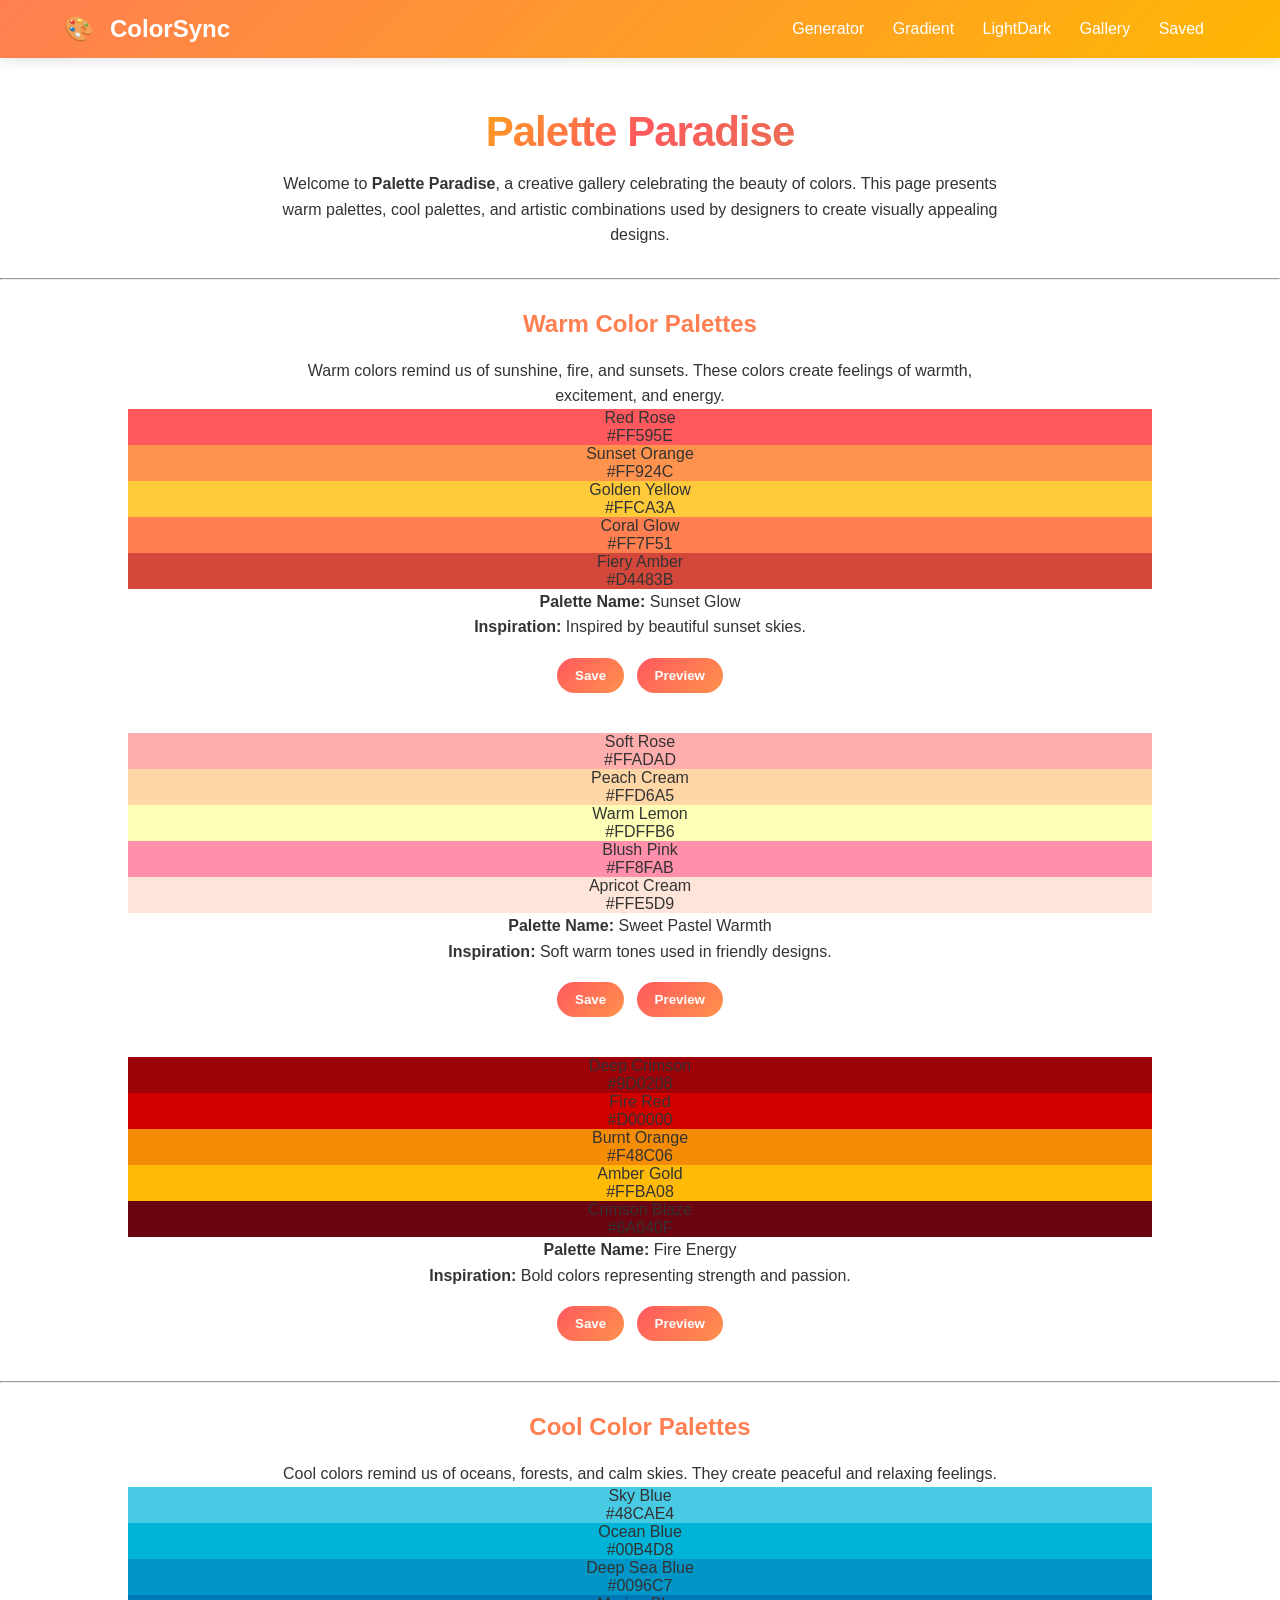
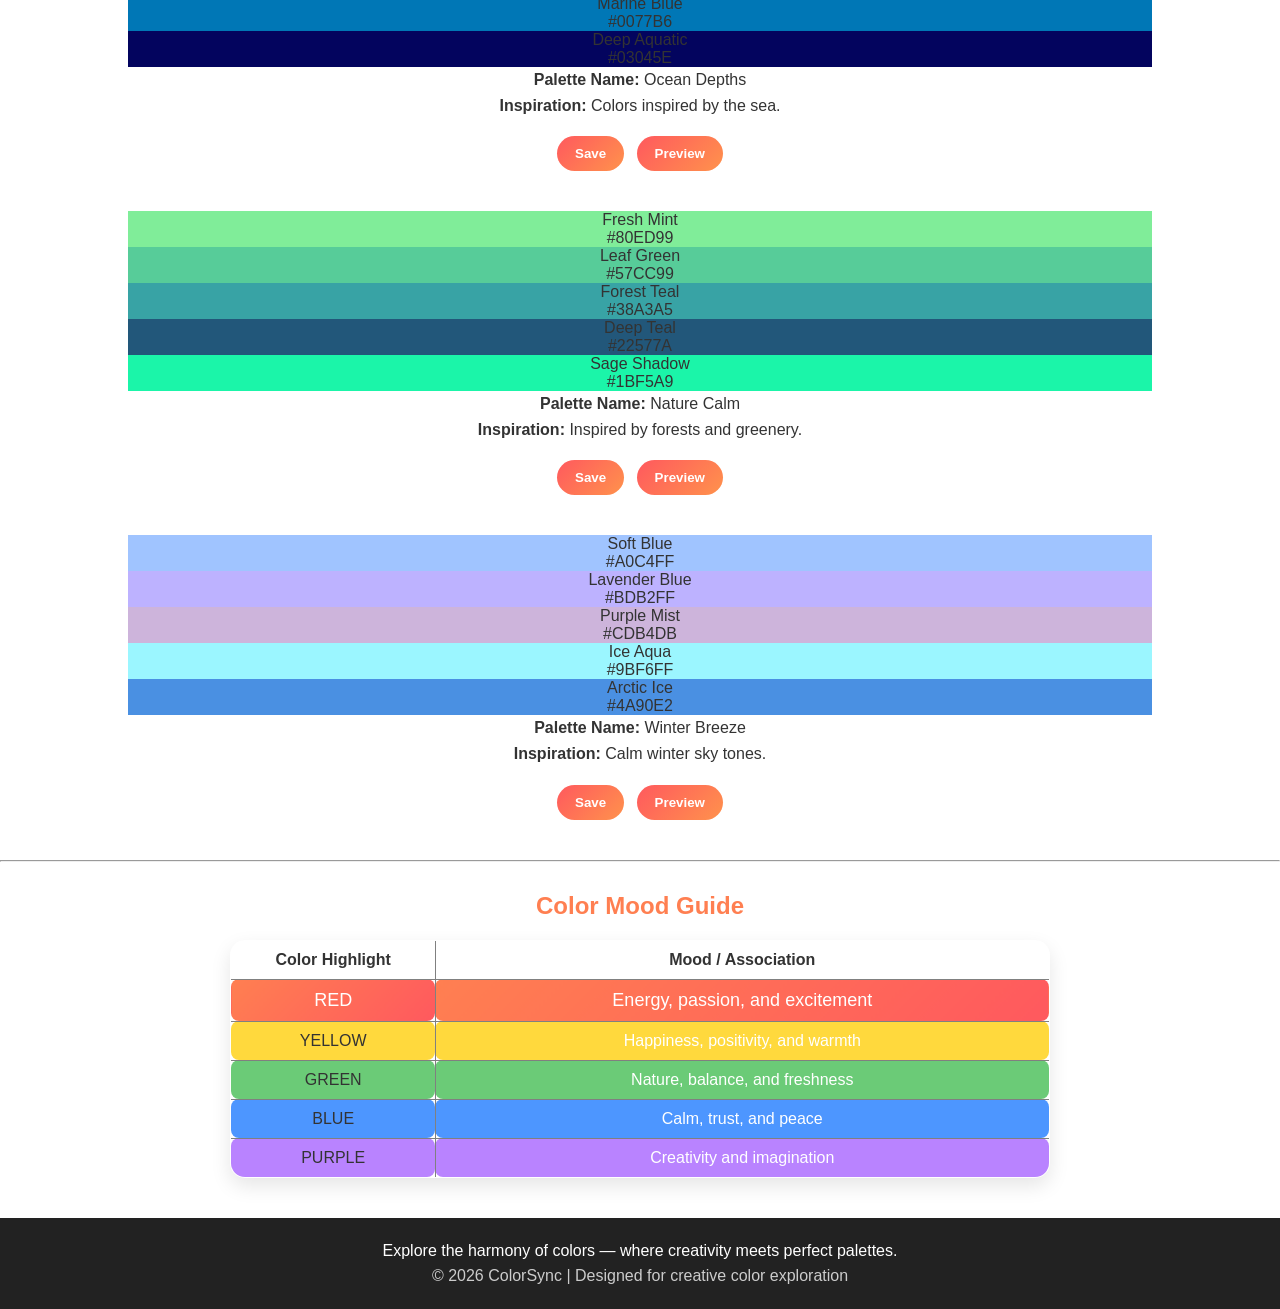
==== Agallery.html @ 89c13e88 "Initial project upload" ====
<!DOCTYPE html>
<html lang="en">
<head>
    <meta charset="UTF-8">
    <meta name="viewport" content="width=device-width, initial-scale=1.0">
    <title>Palette Paradise</title>
    <link rel="stylesheet" href="Dstyle.css">
    <link rel="icon" href="data:image/svg+xml,<svg xmlns=%22http://www.w3.org/2000/svg%22 viewBox=%220 0 100 100%22><text y=%22.9em%22 font-size=%2290%22>🎨</text></svg>">
</head>
<body>

    <header class="main-header">
    <div class="nav-container">
        <h2 class="logo">
            <span class="logo-graphic"></span>
            ColorSync
        </h2>
        
        <nav class="nav-menu">
            <a href="Ngenerator.html">Generator</a>
            <a href="Ngradient.html">Gradient</a>
            <a href="Dlightdark.html">LightDark</a>
            <a href="Agallery.html">Gallery</a>
            <a href="Asaved.html">Saved</a>
        </nav>
    </div>
</header>

    <main class="content-wrapper">

        <section class="intro-section">
            <h1 class="bright-heading">Palette Paradise</h1>
            <p>
                Welcome to <b>Palette Paradise</b>, a creative gallery celebrating the beauty of colors.
                This page presents warm palettes, cool palettes, and artistic combinations used by designers to create visually appealing designs.
            </p>
        </section>

        <hr>

        <section class="palette-group">
            <h2>Warm Color Palettes</h2>
            <p>Warm colors remind us of sunshine, fire, and sunsets. These colors create feelings of warmth, excitement, and energy.</p>
            
            <div class="palette-grid">
                <article class="palette-card">
                    <div class="color-swatch-container">
                        <div class="swatch" style="background-color: #FF595E;" data-color="#FF595E">Red Rose<br>#FF595E</div>
                        <div class="swatch" style="background-color: #FF924C;" data-color="#FF924C">Sunset Orange<br>#FF924C</div>
                        <div class="swatch" style="background-color: #FFCA3A;" data-color="#FFCA3A">Golden Yellow<br>#FFCA3A</div>
                        <div class="swatch" style="background-color: #FF7F51;" data-color="#FF7F51">Coral Glow<br>#FF7F51</div>
                        <div class="swatch text-light" style="background-color: #D4483B;" data-color="#D4483B">Fiery Amber<br>#D4483B</div>
                    </div>
                    <p class="palette-info">
                        <b>Palette Name:</b> Sunset Glow<br>
                        <span><b>Inspiration:</b> Inspired by beautiful sunset skies.</span>
                    </p>
                    <button class="btn-save" onclick="savePalette(this)">Save</button>
                    <button class="btn-preview" onclick="previewPalette(this)">Preview</button>
                </article>

                <article class="palette-card">
                    <div class="color-swatch-container">
                        <div class="swatch" style="background-color: #FFADAD;" data-color="#FFADAD">Soft Rose<br>#FFADAD</div>
                        <div class="swatch" style="background-color: #FFD6A5;" data-color="#FFD6A5">Peach Cream<br>#FFD6A5</div>
                        <div class="swatch" style="background-color: #FDFFB6;" data-color="#FDFFB6">Warm Lemon<br>#FDFFB6</div>
                        <div class="swatch" style="background-color: #FF8FAB;" data-color="#FF8FAB">Blush Pink<br>#FF8FAB</div>
                        <div class="swatch" style="background-color: #FFE5D9;" data-color="#FFE5D9">Apricot Cream<br>#FFE5D9</div>
                    </div>
                    <p class="palette-info">
                        <b>Palette Name:</b> Sweet Pastel Warmth<br>
                        <span><b>Inspiration:</b> Soft warm tones used in friendly designs.</span>
                    </p>
                    <button class="btn-save" onclick="savePalette(this)">Save</button>
                    <button class="btn-preview" onclick="previewPalette(this)">Preview</button>
                </article>

                <article class="palette-card">
                    <div class="color-swatch-container">
                        <div class="swatch text-light" style="background-color: #9D0208;" data-color="#9D0208">Deep Crimson<br>#9D0208</div>
                        <div class="swatch text-light" style="background-color: #D00000;" data-color="#D00000">Fire Red<br>#D00000</div>
                        <div class="swatch" style="background-color: #F48C06;" data-color="#F48C06">Burnt Orange<br>#F48C06</div>
                        <div class="swatch" style="background-color: #FFBA08;" data-color="#FFBA08">Amber Gold<br>#FFBA08</div>
                        <div class="swatch text-light" style="background-color: #6A040F;" data-color="#6A040F">Crimson Blaze<br>#6A040F</div>
                    </div>
                    <p class="palette-info">
                        <b>Palette Name:</b> Fire Energy<br>
                        <span><b>Inspiration:</b> Bold colors representing strength and passion.</span>
                    </p>
                    <button class="btn-save" onclick="savePalette(this)">Save</button>
                    <button class="btn-preview" onclick="previewPalette(this)">Preview</button>
                </article>
            </div>
        </section>

        <hr>

        <section class="palette-group">
            <h2>Cool Color Palettes</h2>
            <p>Cool colors remind us of oceans, forests, and calm skies. They create peaceful and relaxing feelings.</p>
            
            <div class="palette-grid">
                <article class="palette-card">
                    <div class="color-swatch-container">
                        <div class="swatch" style="background-color: #48CAE4;" data-color="#48CAE4">Sky Blue<br>#48CAE4</div>
                        <div class="swatch" style="background-color: #00B4D8;" data-color="#00B4D8">Ocean Blue<br>#00B4D8</div>
                        <div class="swatch text-light" style="background-color: #0096C7;" data-color="#0096C7">Deep Sea Blue<br>#0096C7</div>
                        <div class="swatch text-light" style="background-color: #0077B6;" data-color="#0077B6">Marine Blue<br>#0077B6</div>
                        <div class="swatch text-light" style="background-color: #03045E;" data-color="#03045E">Deep Aquatic<br>#03045E</div>
                    </div>
                    <p class="palette-info">
                        <b>Palette Name:</b> Ocean Depths<br>
                        <span><b>Inspiration:</b> Colors inspired by the sea.</span>
                    </p>
                    <button class="btn-save" onclick="savePalette(this)">Save</button>
                    <button class="btn-preview" onclick="previewPalette(this)">Preview</button>
                </article>

                <article class="palette-card">
                    <div class="color-swatch-container">
                        <div class="swatch" style="background-color: #80ED99;" data-color="#80ED99">Fresh Mint<br>#80ED99</div>
                        <div class="swatch" style="background-color: #57CC99;" data-color="#57CC99">Leaf Green<br>#57CC99</div>
                        <div class="swatch text-light" style="background-color: #38A3A5;" data-color="#38A3A5">Forest Teal<br>#38A3A5</div>
                        <div class="swatch text-light" style="background-color: #22577A;" data-color="#22577A">Deep Teal<br>#22577A</div>
                        <div class="swatch text-light" style="background-color: #1BF5A9;" data-color="#1BF5A9">Sage Shadow<br>#1BF5A9</div>
                    </div>
                    <p class="palette-info">
                        <b>Palette Name:</b> Nature Calm<br>
                        <span><b>Inspiration:</b> Inspired by forests and greenery.</span>
                    </p>
                    <button class="btn-save" onclick="savePalette(this)">Save</button>
                    <button class="btn-preview" onclick="previewPalette(this)">Preview</button>
                </article>

                <article class="palette-card">
                    <div class="color-swatch-container">
                        <div class="swatch" style="background-color: #A0C4FF;" data-color="#A0C4FF">Soft Blue<br>#A0C4FF</div>
                        <div class="swatch" style="background-color: #BDB2FF;" data-color="#BDB2FF">Lavender Blue<br>#BDB2FF</div>
                        <div class="swatch" style="background-color: #CDB4DB;" data-color="#CDB4DB">Purple Mist<br>#CDB4DB</div>
                        <div class="swatch" style="background-color: #9BF6FF;" data-color="#9BF6FF">Ice Aqua<br>#9BF6FF</div>
                        <div class="swatch text-light" style="background-color: #4A90E2;" data-color="#4A90E2">Arctic Ice<br>#4A90E2</div>
                    </div>
                    <p class="palette-info">
                        <b>Palette Name:</b> Winter Breeze<br>
                        <span><b>Inspiration:</b> Calm winter sky tones.</span>
                    </p>
                    <button class="btn-save" onclick="savePalette(this)">Save</button>
                    <button class="btn-preview" onclick="previewPalette(this)">Preview</button>
                </article>
            </div>
        </section>

        <hr>

        <section class="guide-section">
            <h2>Color Mood Guide</h2>
            <table class="mood-table" border="1" width="100%" cellpadding="10" style="border-collapse: collapse;">
                <thead>
                    <tr>
                        <th scope="col" style="width: 25%;">Color Highlight</th>
                        <th scope="col">Mood / Association</th>
                    </tr>
                </thead>
                <tbody>
                    <tr>
                        <td class="highlight-cell" style="background-color: #FF6B6B;">RED</td>
                        <td style="background-color: #FF6B6B; color: #ffffff; font-weight: 500;">Energy, passion, and excitement</td>
                    </tr>
                    <tr>
                        <td class="highlight-cell" style="background-color: #FFD93D;">YELLOW</td>
                        <td style="background-color: #FFD93D; color: #ffffff; font-weight: 500;">Happiness, positivity, and warmth</td>
                    </tr>
                    <tr>
                        <td class="highlight-cell" style="background-color: #6BCB77;">GREEN</td>
                        <td style="background-color: #6BCB77; color: #ffffff; font-weight: 500;">Nature, balance, and freshness</td>
                    </tr>
                    <tr>
                        <td class="highlight-cell" style="background-color: #4D96FF;">BLUE</td>
                        <td style="background-color: #4D96FF; color: #ffffff; font-weight: 500;">Calm, trust, and peace</td>
                    </tr>
                    <tr>
                        <td class="highlight-cell" style="background-color: #B983FF;">PURPLE</td>
                        <td style="background-color: #B983FF; color: #ffffff; font-weight: 500;">Creativity and imagination</td>
                    </tr>
                </tbody>
            </table>
        </section>
    </main>

    <footer class="main-footer">
        <p class="footer-text">Explore the harmony of colors — where creativity meets perfect palettes.</p>
        <p class="copyright">&copy; 2026 ColorSync | Designed for creative color exploration</p>
    </footer>

    <script src="Agallery.js"></script>
</body>
</html>
---- Dstyle.css ----
/* ==========================================================================
   ====== GLOBAL STYLES ======
   ========================================================================== */
body {
    margin: 0;
    font-family: 'Poppins', Arial, sans-serif;
    background: #ffffff; /* Clean white canvas default across all views */
    color: #333333;
    text-align: center;
}

/* ====== GALLERY PAGE OVERRIDE MOUNT ====== */
.gallery-page {
    background: #ffffff;
}

/* ==========================================================================
   ====== NAVIGATION HEADER ======
   ========================================================================== */
.main-header {
    background: linear-gradient(135deg, #ff7f51, #ffb703);
    padding: 15px 0;
    box-shadow: 0 4px 12px rgba(0,0,0,0.1);
}

.nav-container {
    display: flex;
    justify-content: space-between;
    align-items: center;
    width: 90%;
    margin: auto;
}

/* Vibe Matching Logo Styling with CSS-Injected Palette Icon */
.logo {
    color: #ffffff;
    font-size: 24px;
    font-weight: bold;
    margin: 0;
    display: flex;
    align-items: center;
    gap: 8px; /* Spacing between the icon and text */
}

/* Injecting a matching palette icon before the logo text dynamically */
.logo::before {
    content: "🎨";
    font-size: 24px;
}

.nav-menu a {
    text-decoration: none;
    color: #ffffff;
    margin: 0 12px;
    font-weight: 500;
    position: relative;
    transition: color 0.3s ease;
}

/* NAV UNDERLINE ANIMATION EFFECT */
.nav-menu a::after {
    content: "";
    position: absolute;
    width: 0%;
    height: 2px;
    left: 0;
    bottom: -5px;
    background: #ffffff;
    transition: width 0.3s ease;
}

.nav-menu a:hover::after {
    width: 100%;
}

/* ==========================================================================
   ====== TYPOGRAPHY & HEADINGS ======
   ========================================================================== */
/* Dynamic Brightening Gradient Layout for ALL Primary Page Headings */
h1 {
    background: linear-gradient(135deg, #FF9F1C 0%, #FF595E 50%, #E76F51 100%);
    -webkit-background-clip: text; /* Legacy Engine Render Support */
    background-clip: text;         /* Standard Property Integration - No Editor Warnings */
    -webkit-text-fill-color: transparent;
    display: inline-block;
    font-size: 42px;
    letter-spacing: -1px;
    margin-top: 20px;
    margin-bottom: 15px;
    font-weight: bold;
    animation: pulseGlow 3s ease-in-out infinite alternate;
}

h2 {
    color: #ff7f51;
}

p {
    width: 70%;
    margin: auto;
    line-height: 1.6;
}

/* ==========================================================================
   ====== LAYOUT BLOCKS & CONTAINERS ======
   ========================================================================== */
section {
    margin: 30px auto;
    width: 80%;
}

/* ====== COMPACT STRUCTURAL DATA TABLES ====== */
table {
    border-collapse: collapse;
    margin: 20px auto;
}

td {
    border-radius: 8px;
}

/* ==========================================================================
   ====== GALLERY CARDS AND ROW GRID SPACING ======
   ========================================================================== */
.palette-card {
    margin-bottom: 35px; /* Pushes the next color palette row down cleanly */
}

td table {
    box-shadow: 0 6px 15px rgba(0,0,0,0.1);
    border-radius: 12px;
    overflow: hidden;
    transition: transform 0.3s ease, box-shadow 0.3s ease;
}

td table:hover {
    transform: scale(1.05);
}

/* ==========================================================================
   ====== INTERACTION INTERFACE (BUTTONS) ======
   ========================================================================== */
button {
    padding: 10px 18px;
    border-radius: 25px;
    border: none;
    background: linear-gradient(135deg, #ff595e, #ff924c);
    color: #ffffff;
    font-weight: bold;
    cursor: pointer;
    margin-top: 18px;    /* Adds precise breathing space below the swatches/text */
    margin-bottom: 5px;   /* Keeps separation between stacked action buttons */
    margin-left: 4px;     /* Separates adjacent buttons horizontally */
    margin-right: 4px;
    transition: transform 0.3s ease, background 0.3s ease;
}

button:hover {
    transform: scale(1.05);
}

/* ====== GALLERY INTERACTION ACCENTS ====== */
#randomPaletteButton {
    margin-left: 10px;
}

/* ==========================================================================
   ====== SAVED CONFIGURATION PAGE ELEMENTS ======
   ========================================================================== */
main table {
    width: 80%;
    background: #ffffff;
    border-radius: 15px;
    overflow: hidden;
    box-shadow: 0 8px 20px rgba(0,0,0,0.1);
    transition: transform 0.3s ease;
}

main table:hover {
    transform: translateY(-5px);
}

main table tr:first-child td {
    background: linear-gradient(135deg, #ff7f51, #ff595e);
    color: #ffffff;
    font-size: 18px;
}

main table tr:last-child td {
    background: #f8f8f8;
}

/* ==========================================================================
   ====== INPUT STYLING MATRIX ======
   ========================================================================== */
input[type="text"] {
    padding: 10px;
    border-radius: 8px;
    border: 1px solid #cccccc;
    text-align: center;
    font-weight: bold;
}

/* ==========================================================================
   ====== LIGHT / DARK TOGGLE SYSTEM ======
   ========================================================================== */
.input-section {
    background: #ffffff;
    padding: 20px;
    border-radius: 15px;
    box-shadow: 0 8px 20px rgba(0,0,0,0.1);
}

.palette {
    display: flex;
    border-radius: 15px;
    overflow: hidden;
    margin-top: 10px;
}

.colorBox {
    height: 120px;
    flex: 1;
    transition: transform 0.3s ease;
}

/* Dynamic Hex Input Color Selectors */
.colorInput {
    width: 60px;
    height: 60px;
    border: none;
    border-radius: 12px;
    margin: 10px;
    cursor: pointer;
    box-shadow: 0 4px 10px rgba(0,0,0,0.1);
    transition: transform 0.3s ease;
}

.colorInput:hover {
    transform: scale(1.1);
}

.darkPreview {
    background: #1e1e1e;
    padding: 20px;
    border-radius: 15px;
}

.darkPreview h2 {
    color: rgb(233, 127, 82);
}

/* ==========================================================================
   ====== PALETTE GENERATOR MODULES ======
   ========================================================================== */
.palette-section {
    margin-top: 30px;
    padding: 20px;
    background: #f5f5f5;
    border-radius: 15px;
    box-shadow: 0 8px 20px rgba(0,0,0,0.1);
    transition: transform 0.3s ease;
}

.palette-section:hover {
    transform: translateY(-5px);
}

#complementaryPalette,
#analogousPalette,
#monochromaticPalette {
    display: flex;
    border-radius: 10px;
    overflow: hidden;
    margin: 15px 0;
}

#complementaryPalette div,
#analogousPalette div,
#monochromaticPalette div {
    height: 100px;
    flex: 1;
    display: flex;
    justify-content: center;
    align-items: center;
    font-weight: bold;
    font-size: 14px;
    cursor: pointer;
    transition: transform 0.3s ease;
}

#complementaryPalette div:hover,
#analogousPalette div:hover,
#monochromaticPalette div:hover {
    transform: scale(1.05);
}

/* ==========================================================================
   ====== GRADIENT ENGINE CONTROL PANELS ======
   ========================================================================== */
#gradientPreview {
    height: 150px;
    border-radius: 15px;
    margin-top: 15px;
    box-shadow: 0 10px 25px rgba(0,0,0,0.2);
}

#cssCode {
    background: #222222;
    color: #00ffcc;
    padding: 10px;
    border-radius: 10px;
    display: inline-block;
    margin-top: 10px;
    font-family: monospace;
}

/* ==========================================================================
   ====== INTERFACE DATA ENTRY FORMS ======
   ========================================================================== */
.form-section {
    background: #f5f5f5;
    padding: 25px;
    border-radius: 15px;
    width: 60%;
    margin: 40px auto;
    box-shadow: 0 8px 20px rgba(0,0,0,0.1);
}

.form-section form {
    display: flex;
    flex-direction: column;
    gap: 15px;
}

.form-section input,
.form-section select {
    padding: 12px;
    border-radius: 10px;
    border: 1px solid #cccccc;
    font-size: 15px;
    text-align: center;
}

/* ==========================================================================
   ====== DYNAMIC NOTIFICATION SYSTEM (TOAST) ======
   ========================================================================== */
#toast {
    position: fixed;
    bottom: 20px;
    right: 20px;
    background: #222222;
    color: #ffffff;
    padding: 12px 18px;
    border-radius: 10px;
    opacity: 0;
    transition: opacity 0.4s ease;
    z-index: 1000;
}

/* ==========================================================================
   ====== CLOSING FOOTER ELEMENTS ======
   ========================================================================== */
.main-footer {
    background: #222222;
    color: #ffffff;
    padding: 20px;
    margin-top: 40px;
}

.copyright {
    color: #cccccc;
}

/* ==========================================================================
   ====== CORE RENDER ANIMATIONS ======
   ========================================================================== */
.palette, .palette-section, table {
    animation: fadeIn 0.6s ease-in-out;
}

@keyframes fadeIn {
    from { opacity: 0; transform: translateY(10px); }
    to { opacity: 1; transform: translateY(0); }
}

/* Heading Ambient Pulse Animation Map */
@keyframes pulseGlow {
    0% { filter: drop-shadow(0 2px 4px rgba(255, 159, 28, 0.15)); }
    100% { filter: drop-shadow(0 4px 12px rgba(255, 89, 94, 0.35)); }
}

/* ==========================================================================
   ====== RESPONSIVE MEDIA BREAKPOINTS ======
   ========================================================================== */
@media (max-width: 768px) {
    .nav-container {
        flex-direction: column;
        gap: 10px;
    }

    p {
        width: 90%;
    }

    section {
        width: 95%;
    }

    main table {
        width: 95%;
    }

    .form-section {
        width: 90%;
    }
}
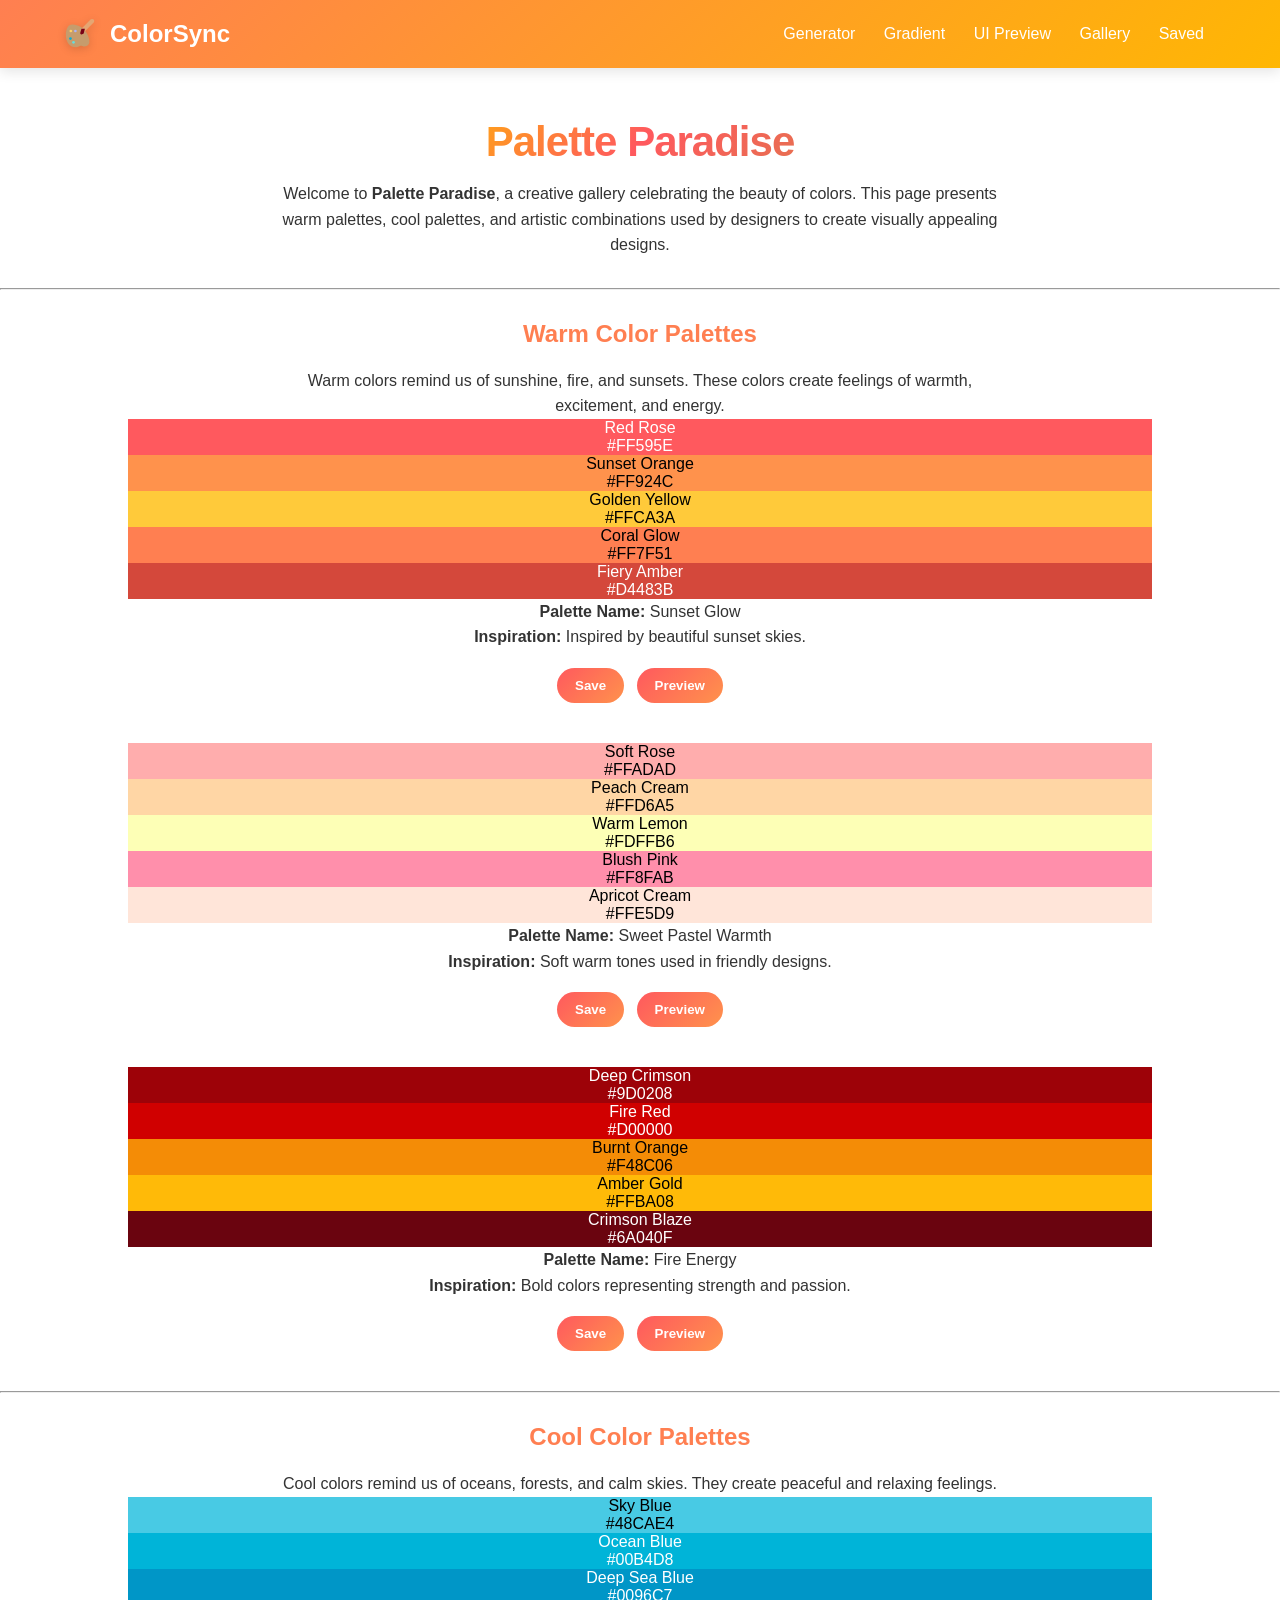
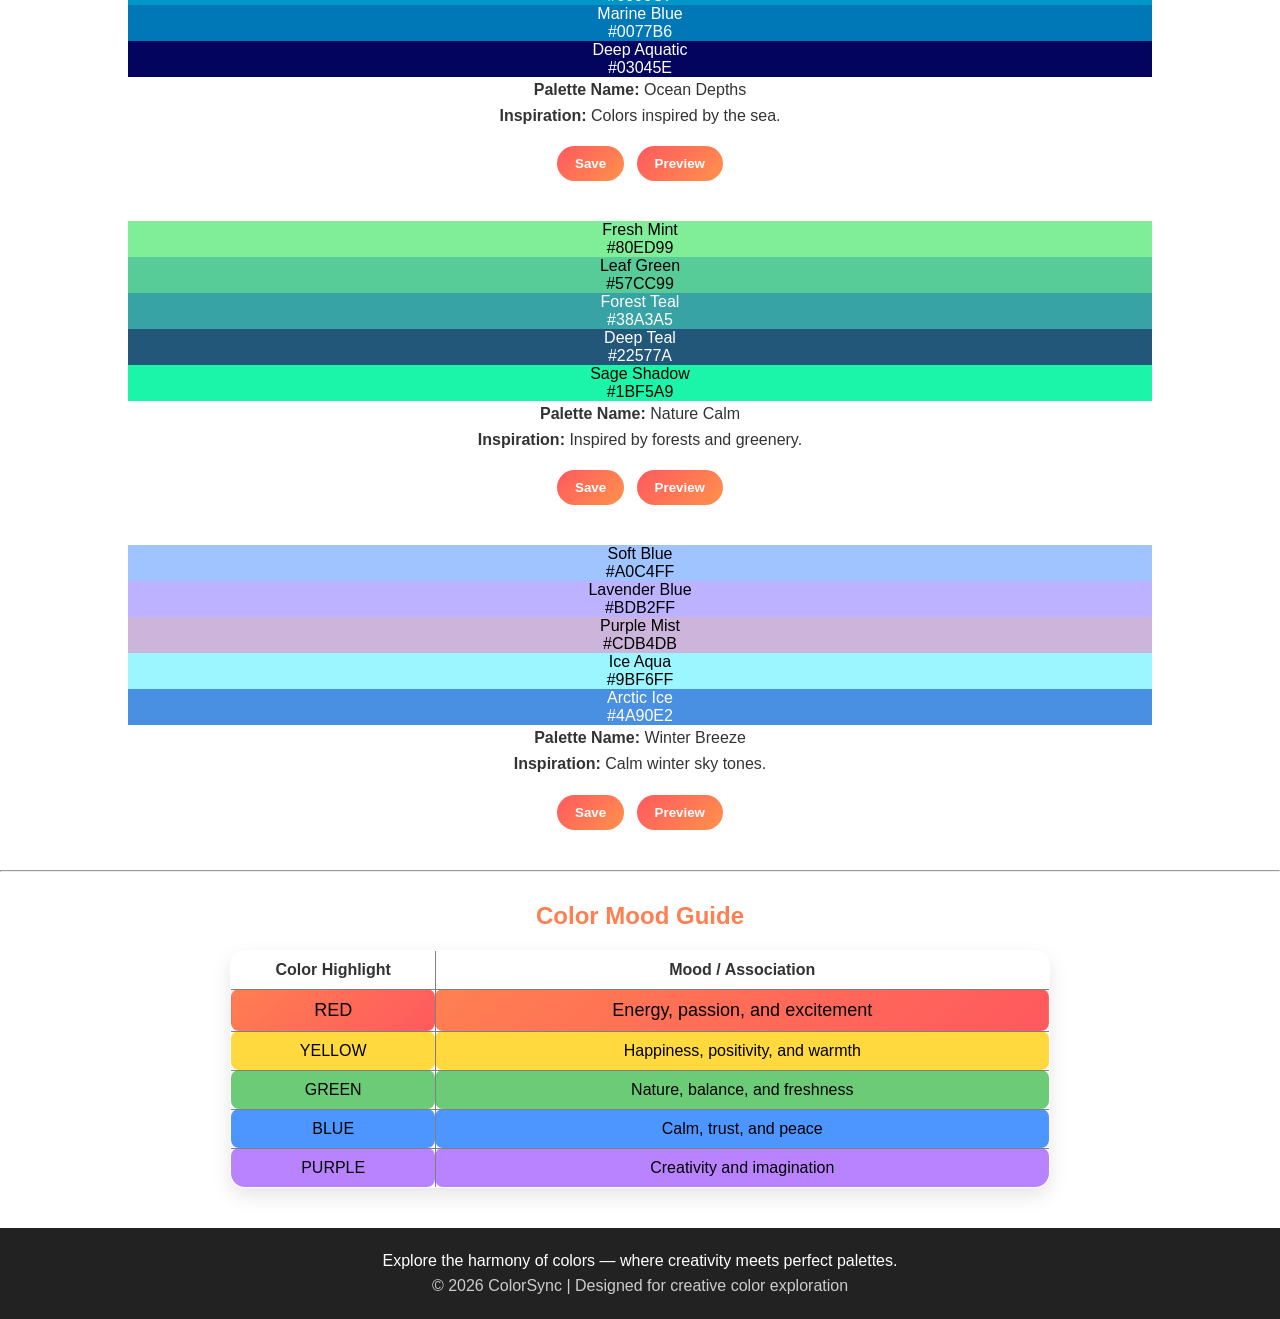
==== commit 14c7a162: "project updated" ====
--- a/Agallery.html
+++ b/Agallery.html
@@ -19,7 +19,7 @@
         <nav class="nav-menu">
             <a href="Ngenerator.html">Generator</a>
             <a href="Ngradient.html">Gradient</a>
-            <a href="Dlightdark.html">LightDark</a>
+            <a href="Dlightdark.html">UI Preview</a>
             <a href="Agallery.html">Gallery</a>
             <a href="Asaved.html">Saved</a>
         </nav>
--- a/Dstyle.css
+++ b/Dstyle.css
@@ -31,7 +31,7 @@
     margin: auto;
 }
 
-/* Vibe Matching Logo Styling with CSS-Injected Palette Icon */
+/* Logo Alignment for Typography and the Vector Icon */
 .logo {
     color: #ffffff;
     font-size: 24px;
@@ -42,10 +42,16 @@
     gap: 8px; /* Spacing between the icon and text */
 }
 
-/* Injecting a matching palette icon before the logo text dynamically */
-.logo::before {
-    content: "🎨";
-    font-size: 24px;
+/* UPDATED: Light brown palette vector matching your layout, set beside the text */
+.logo .logo-graphic {
+    width: 38px;  
+    height: 38px;
+    display: inline-block;
+    background-repeat: no-repeat;
+    background-position: center;
+    background-size: contain;
+    background-image: url("data:image/svg+xml;utf8,<svg xmlns='http://www.w3.org/2000/svg' viewBox='0 0 100 100'><path fill='%23C69C6D' d='M22 25C10 25 5 38 5 53s8 32 26 32c7 0 10-4 13-4s8 4 17 0c10-5 5-22 0-31C53 34 38 25 22 25z'/><circle cx='18' cy='42' r='3.5' fill='%23FFD166'/><circle cx='30' cy='42' r='3.5' fill='%23A9B3FA'/><circle cx='17' cy='62' r='3.5' fill='%2306AED5'/><circle cx='25' cy='72' r='3.5' fill='%2364DFDF'/><path fill='%23E5A673' d='M78 12c-2-2-6-2-8 0L46 36l8 8 24-24c2-2 2-6 0-8z'/><path fill='%23780016' d='M46 36l-3 10c-1 3 1 5 3 5s5-1 6-3l3-12-9 0z'/></svg>");
+    filter: drop-shadow(0px 2px 4px rgba(0,0,0,0.15));
 }
 
 .nav-menu a {
@@ -218,10 +224,13 @@
     margin-top: 10px;
 }
 
+/* UPDATED: Neutral layout state so unrendered palette boxes stay hidden/clean dynamically */
 .colorBox {
     height: 120px;
     flex: 1;
-    transition: transform 0.3s ease;
+    background-color: #f8f9fa;
+    color: transparent;
+    transition: transform 0.3s ease, background-color 0.3s ease;
 }
 
 /* Dynamic Hex Input Color Selectors */
@@ -414,4 +423,6 @@
     .form-section {
         width: 90%;
     }
-}+}
+
+    /* background: linear-gradient(135deg, #FF9F1C 0%, #FF595E 50%, #E76F51 100%); */
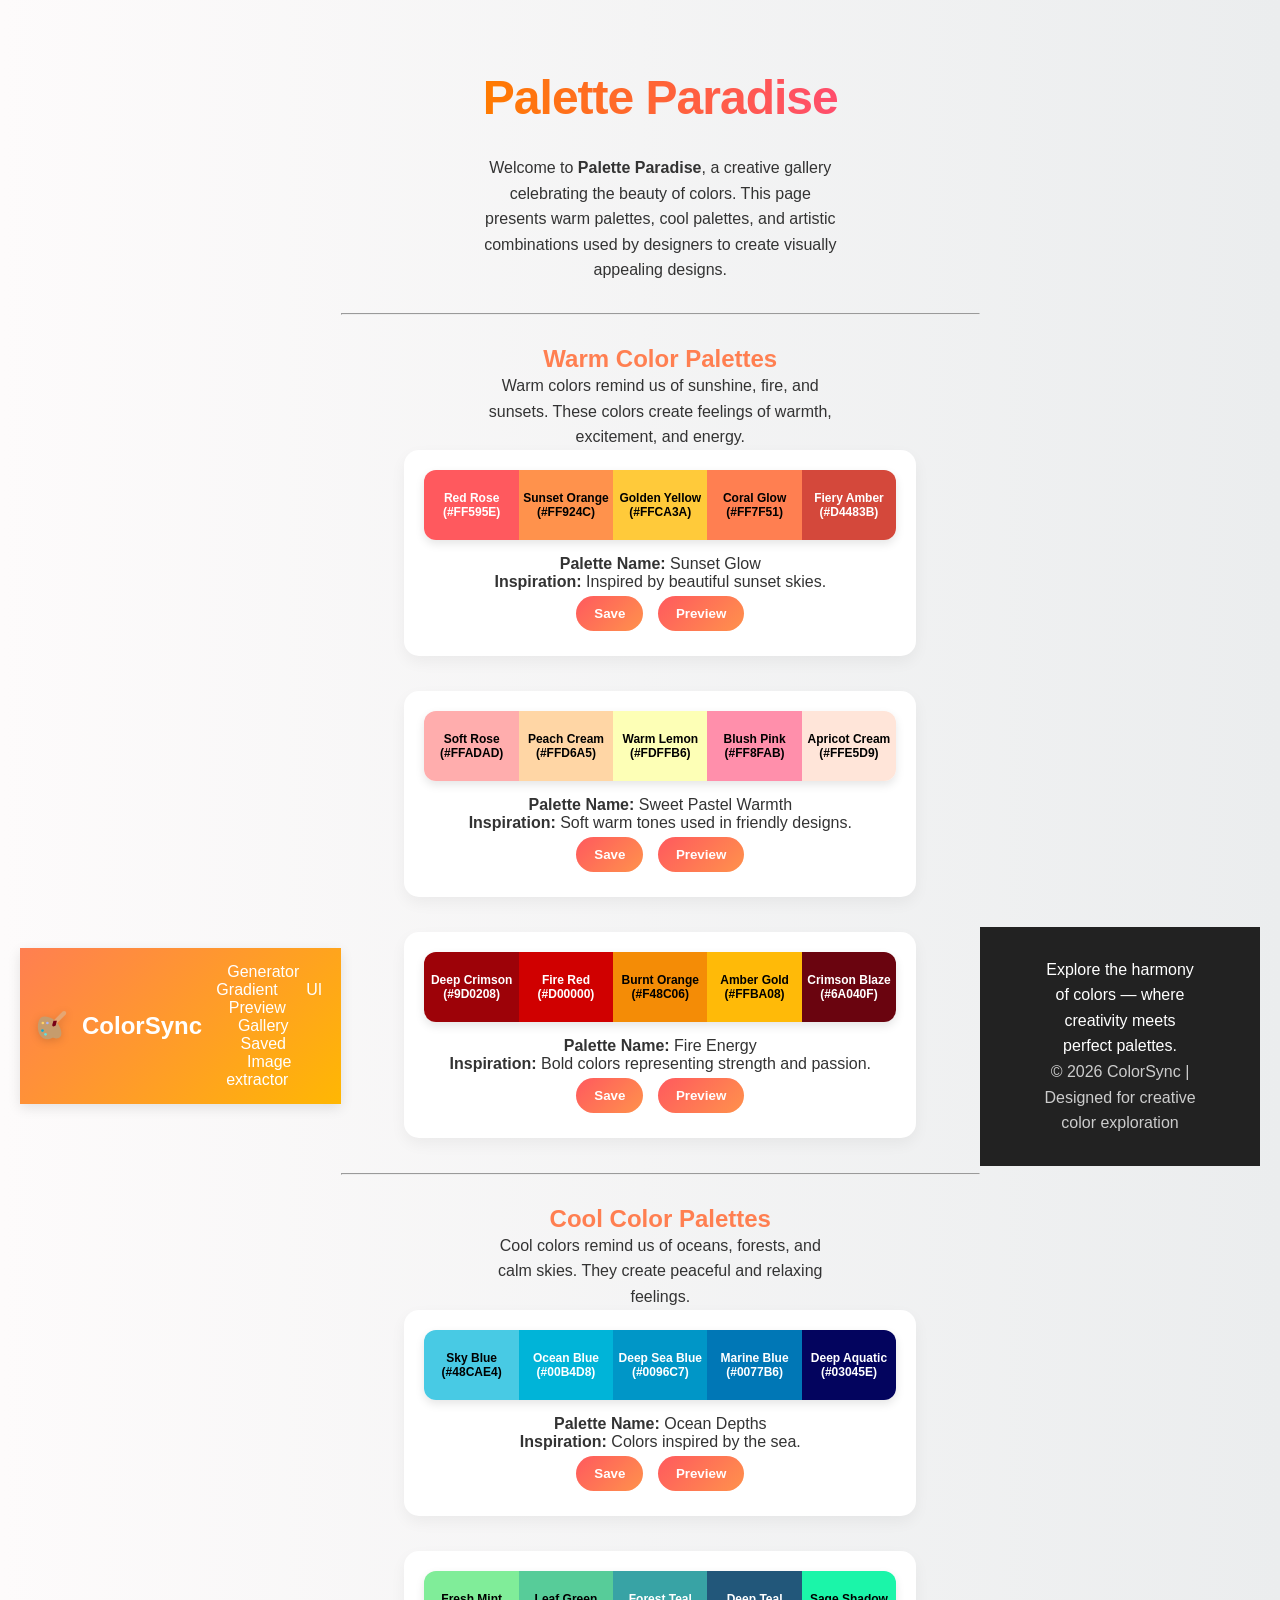
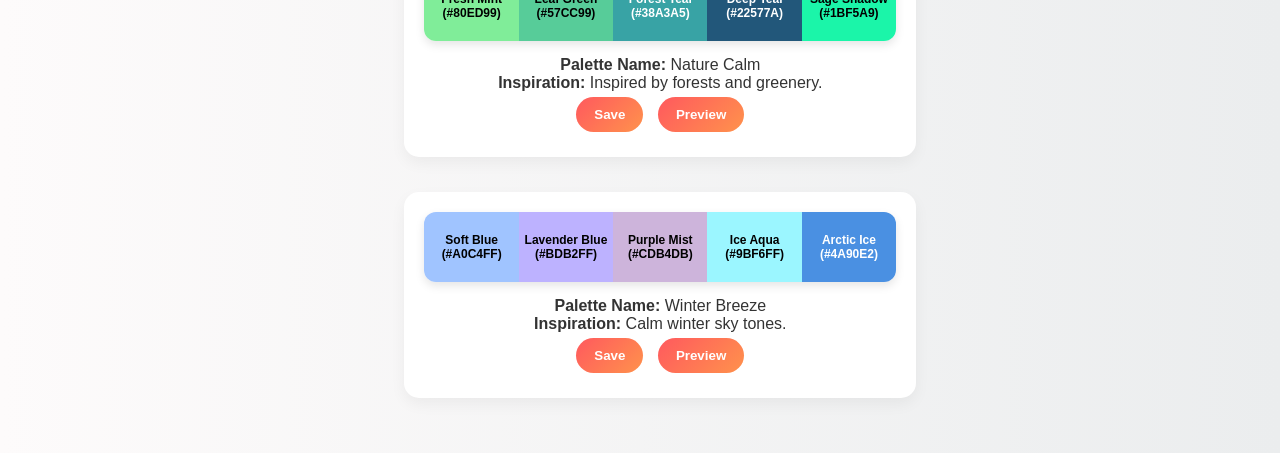
==== commit 52130ac3: "project updated" ====
--- a/Agallery.html
+++ b/Agallery.html
@@ -3,13 +3,13 @@
 <head>
     <meta charset="UTF-8">
     <meta name="viewport" content="width=device-width, initial-scale=1.0">
-    <title>Palette Paradise</title>
+    <title>Palette Paradise | ColorSync</title>
     <link rel="stylesheet" href="Dstyle.css">
     <link rel="icon" href="data:image/svg+xml,<svg xmlns=%22http://www.w3.org/2000/svg%22 viewBox=%220 0 100 100%22><text y=%22.9em%22 font-size=%2290%22>🎨</text></svg>">
 </head>
 <body>
 
-    <header class="main-header">
+<header class="main-header">
     <div class="nav-container">
         <h2 class="logo">
             <span class="logo-graphic"></span>
@@ -17,181 +17,148 @@
         </h2>
         
         <nav class="nav-menu">
-            <a href="Ngenerator.html">Generator</a>
+            <a href="index.html">Generator</a>
             <a href="Ngradient.html">Gradient</a>
             <a href="Dlightdark.html">UI Preview</a>
             <a href="Agallery.html">Gallery</a>
             <a href="Asaved.html">Saved</a>
+            <a href="image.html">Image extractor</a>
         </nav>
     </div>
 </header>
 
-    <main class="content-wrapper">
+<main class="content-wrapper">
 
-        <section class="intro-section">
-            <h1 class="bright-heading">Palette Paradise</h1>
-            <p>
-                Welcome to <b>Palette Paradise</b>, a creative gallery celebrating the beauty of colors.
-                This page presents warm palettes, cool palettes, and artistic combinations used by designers to create visually appealing designs.
-            </p>
-        </section>
+    <section class="intro-section">
+        <h1 class="bright-heading">Palette Paradise</h1>
+        <p>
+            Welcome to <b>Palette Paradise</b>, a creative gallery celebrating the beauty of colors.
+            This page presents warm palettes, cool palettes, and artistic combinations used by designers to create visually appealing designs.
+        </p>
+    </section>
 
-        <hr>
+    <hr>
 
-        <section class="palette-group">
-            <h2>Warm Color Palettes</h2>
-            <p>Warm colors remind us of sunshine, fire, and sunsets. These colors create feelings of warmth, excitement, and energy.</p>
-            
-            <div class="palette-grid">
-                <article class="palette-card">
-                    <div class="color-swatch-container">
-                        <div class="swatch" style="background-color: #FF595E;" data-color="#FF595E">Red Rose<br>#FF595E</div>
-                        <div class="swatch" style="background-color: #FF924C;" data-color="#FF924C">Sunset Orange<br>#FF924C</div>
-                        <div class="swatch" style="background-color: #FFCA3A;" data-color="#FFCA3A">Golden Yellow<br>#FFCA3A</div>
-                        <div class="swatch" style="background-color: #FF7F51;" data-color="#FF7F51">Coral Glow<br>#FF7F51</div>
-                        <div class="swatch text-light" style="background-color: #D4483B;" data-color="#D4483B">Fiery Amber<br>#D4483B</div>
-                    </div>
-                    <p class="palette-info">
-                        <b>Palette Name:</b> Sunset Glow<br>
-                        <span><b>Inspiration:</b> Inspired by beautiful sunset skies.</span>
-                    </p>
-                    <button class="btn-save" onclick="savePalette(this)">Save</button>
-                    <button class="btn-preview" onclick="previewPalette(this)">Preview</button>
-                </article>
+    <section class="palette-group">
+        <h2>Warm Color Palettes</h2>
+        <p>Warm colors remind us of sunshine, fire, and sunsets. These colors create feelings of warmth, excitement, and energy.</p>
+        
+        <div class="palette-grid">
+            <article class="palette-card">
+                <div class="color-swatch-container">
+                    <div class="swatch" style="background-color: #FF595E;" data-color="#FF595E">Red Rose (#FF595E)</div>
+                    <div class="swatch" style="background-color: #FF924C;" data-color="#FF924C">Sunset Orange (#FF924C)</div>
+                    <div class="swatch" style="background-color: #FFCA3A;" data-color="#FFCA3A">Golden Yellow (#FFCA3A)</div>
+                    <div class="swatch" style="background-color: #FF7F51;" data-color="#FF7F51">Coral Glow (#FF7F51)</div>
+                    <div class="swatch" style="background-color: #D4483B;" data-color="#D4483B">Fiery Amber (#D4483B)</div>
+                </div>
+                <div class="palette-info">
+                    <b>Palette Name:</b> Sunset Glow<br>
+                    <span><b>Inspiration:</b> Inspired by beautiful sunset skies.</span>
+                </div>
+                <button class="btn-save" onclick="savePalette(this)">Save</button>
+                <button class="btn-preview" onclick="previewPalette(this)">Preview</button>
+            </article>
 
-                <article class="palette-card">
-                    <div class="color-swatch-container">
-                        <div class="swatch" style="background-color: #FFADAD;" data-color="#FFADAD">Soft Rose<br>#FFADAD</div>
-                        <div class="swatch" style="background-color: #FFD6A5;" data-color="#FFD6A5">Peach Cream<br>#FFD6A5</div>
-                        <div class="swatch" style="background-color: #FDFFB6;" data-color="#FDFFB6">Warm Lemon<br>#FDFFB6</div>
-                        <div class="swatch" style="background-color: #FF8FAB;" data-color="#FF8FAB">Blush Pink<br>#FF8FAB</div>
-                        <div class="swatch" style="background-color: #FFE5D9;" data-color="#FFE5D9">Apricot Cream<br>#FFE5D9</div>
-                    </div>
-                    <p class="palette-info">
-                        <b>Palette Name:</b> Sweet Pastel Warmth<br>
-                        <span><b>Inspiration:</b> Soft warm tones used in friendly designs.</span>
-                    </p>
-                    <button class="btn-save" onclick="savePalette(this)">Save</button>
-                    <button class="btn-preview" onclick="previewPalette(this)">Preview</button>
-                </article>
+            <article class="palette-card">
+                <div class="color-swatch-container">
+                    <div class="swatch" style="background-color: #FFADAD;" data-color="#FFADAD">Soft Rose (#FFADAD)</div>
+                    <div class="swatch" style="background-color: #FFD6A5;" data-color="#FFD6A5">Peach Cream (#FFD6A5)</div>
+                    <div class="swatch" style="background-color: #FDFFB6;" data-color="#FDFFB6">Warm Lemon (#FDFFB6)</div>
+                    <div class="swatch" style="background-color: #FF8FAB;" data-color="#FF8FAB">Blush Pink (#FF8FAB)</div>
+                    <div class="swatch" style="background-color: #FFE5D9;" data-color="#FFE5D9">Apricot Cream (#FFE5D9)</div>
+                </div>
+                <div class="palette-info">
+                    <b>Palette Name:</b> Sweet Pastel Warmth<br>
+                    <span><b>Inspiration:</b> Soft warm tones used in friendly designs.</span>
+                </div>
+                <button class="btn-save" onclick="savePalette(this)">Save</button>
+                <button class="btn-preview" onclick="previewPalette(this)">Preview</button>
+            </article>
 
-                <article class="palette-card">
-                    <div class="color-swatch-container">
-                        <div class="swatch text-light" style="background-color: #9D0208;" data-color="#9D0208">Deep Crimson<br>#9D0208</div>
-                        <div class="swatch text-light" style="background-color: #D00000;" data-color="#D00000">Fire Red<br>#D00000</div>
-                        <div class="swatch" style="background-color: #F48C06;" data-color="#F48C06">Burnt Orange<br>#F48C06</div>
-                        <div class="swatch" style="background-color: #FFBA08;" data-color="#FFBA08">Amber Gold<br>#FFBA08</div>
-                        <div class="swatch text-light" style="background-color: #6A040F;" data-color="#6A040F">Crimson Blaze<br>#6A040F</div>
-                    </div>
-                    <p class="palette-info">
-                        <b>Palette Name:</b> Fire Energy<br>
-                        <span><b>Inspiration:</b> Bold colors representing strength and passion.</span>
-                    </p>
-                    <button class="btn-save" onclick="savePalette(this)">Save</button>
-                    <button class="btn-preview" onclick="previewPalette(this)">Preview</button>
-                </article>
-            </div>
-        </section>
+            <article class="palette-card">
+                <div class="color-swatch-container">
+                    <div class="swatch" style="background-color: #9D0208;" data-color="#9D0208">Deep Crimson (#9D0208)</div>
+                    <div class="swatch" style="background-color: #D00000;" data-color="#D00000">Fire Red (#D00000)</div>
+                    <div class="swatch" style="background-color: #F48C06;" data-color="#F48C06">Burnt Orange (#F48C06)</div>
+                    <div class="swatch" style="background-color: #FFBA08;" data-color="#FFBA08">Amber Gold (#FFBA08)</div>
+                    <div class="swatch" style="background-color: #6A040F;" data-color="#6A040F">Crimson Blaze (#6A040F)</div>
+                </div>
+                <div class="palette-info">
+                    <b>Palette Name:</b> Fire Energy<br>
+                    <span><b>Inspiration:</b> Bold colors representing strength and passion.</span>
+                </div>
+                <button class="btn-save" onclick="savePalette(this)">Save</button>
+                <button class="btn-preview" onclick="previewPalette(this)">Preview</button>
+            </article>
+        </div>
+    </section>
 
-        <hr>
+    <hr>
 
-        <section class="palette-group">
-            <h2>Cool Color Palettes</h2>
-            <p>Cool colors remind us of oceans, forests, and calm skies. They create peaceful and relaxing feelings.</p>
-            
-            <div class="palette-grid">
-                <article class="palette-card">
-                    <div class="color-swatch-container">
-                        <div class="swatch" style="background-color: #48CAE4;" data-color="#48CAE4">Sky Blue<br>#48CAE4</div>
-                        <div class="swatch" style="background-color: #00B4D8;" data-color="#00B4D8">Ocean Blue<br>#00B4D8</div>
-                        <div class="swatch text-light" style="background-color: #0096C7;" data-color="#0096C7">Deep Sea Blue<br>#0096C7</div>
-                        <div class="swatch text-light" style="background-color: #0077B6;" data-color="#0077B6">Marine Blue<br>#0077B6</div>
-                        <div class="swatch text-light" style="background-color: #03045E;" data-color="#03045E">Deep Aquatic<br>#03045E</div>
-                    </div>
-                    <p class="palette-info">
-                        <b>Palette Name:</b> Ocean Depths<br>
-                        <span><b>Inspiration:</b> Colors inspired by the sea.</span>
-                    </p>
-                    <button class="btn-save" onclick="savePalette(this)">Save</button>
-                    <button class="btn-preview" onclick="previewPalette(this)">Preview</button>
-                </article>
+    <section class="palette-group">
+        <h2>Cool Color Palettes</h2>
+        <p>Cool colors remind us of oceans, forests, and calm skies. They create peaceful and relaxing feelings.</p>
+        
+        <div class="palette-grid">
+            <article class="palette-card">
+                <div class="color-swatch-container">
+                    <div class="swatch" style="background-color: #48CAE4;" data-color="#48CAE4">Sky Blue (#48CAE4)</div>
+                    <div class="swatch" style="background-color: #00B4D8;" data-color="#00B4D8">Ocean Blue (#00B4D8)</div>
+                    <div class="swatch" style="background-color: #0096C7;" data-color="#0096C7">Deep Sea Blue (#0096C7)</div>
+                    <div class="swatch" style="background-color: #0077B6;" data-color="#0077B6">Marine Blue (#0077B6)</div>
+                    <div class="swatch" style="background-color: #03045E;" data-color="#03045E">Deep Aquatic (#03045E)</div>
+                </div>
+                <div class="palette-info">
+                    <b>Palette Name:</b> Ocean Depths<br>
+                    <span><b>Inspiration:</b> Colors inspired by the sea.</span>
+                </div>
+                <button class="btn-save" onclick="savePalette(this)">Save</button>
+                <button class="btn-preview" onclick="previewPalette(this)">Preview</button>
+            </article>
 
-                <article class="palette-card">
-                    <div class="color-swatch-container">
-                        <div class="swatch" style="background-color: #80ED99;" data-color="#80ED99">Fresh Mint<br>#80ED99</div>
-                        <div class="swatch" style="background-color: #57CC99;" data-color="#57CC99">Leaf Green<br>#57CC99</div>
-                        <div class="swatch text-light" style="background-color: #38A3A5;" data-color="#38A3A5">Forest Teal<br>#38A3A5</div>
-                        <div class="swatch text-light" style="background-color: #22577A;" data-color="#22577A">Deep Teal<br>#22577A</div>
-                        <div class="swatch text-light" style="background-color: #1BF5A9;" data-color="#1BF5A9">Sage Shadow<br>#1BF5A9</div>
-                    </div>
-                    <p class="palette-info">
-                        <b>Palette Name:</b> Nature Calm<br>
-                        <span><b>Inspiration:</b> Inspired by forests and greenery.</span>
-                    </p>
-                    <button class="btn-save" onclick="savePalette(this)">Save</button>
-                    <button class="btn-preview" onclick="previewPalette(this)">Preview</button>
-                </article>
+            <article class="palette-card">
+                <div class="color-swatch-container">
+                    <div class="swatch" style="background-color: #80ED99;" data-color="#80ED99">Fresh Mint (#80ED99)</div>
+                    <div class="swatch" style="background-color: #57CC99;" data-color="#57CC99">Leaf Green (#57CC99)</div>
+                    <div class="swatch" style="background-color: #38A3A5;" data-color="#38A3A5">Forest Teal (#38A3A5)</div>
+                    <div class="swatch" style="background-color: #22577A;" data-color="#22577A">Deep Teal (#22577A)</div>
+                    <div class="swatch" style="background-color: #1BF5A9;" data-color="#1BF5A9">Sage Shadow (#1BF5A9)</div>
+                </div>
+                <div class="palette-info">
+                    <b>Palette Name:</b> Nature Calm<br>
+                    <span><b>Inspiration:</b> Inspired by forests and greenery.</span>
+                </div>
+                <button class="btn-save" onclick="savePalette(this)">Save</button>
+                <button class="btn-preview" onclick="previewPalette(this)">Preview</button>
+            </article>
 
-                <article class="palette-card">
-                    <div class="color-swatch-container">
-                        <div class="swatch" style="background-color: #A0C4FF;" data-color="#A0C4FF">Soft Blue<br>#A0C4FF</div>
-                        <div class="swatch" style="background-color: #BDB2FF;" data-color="#BDB2FF">Lavender Blue<br>#BDB2FF</div>
-                        <div class="swatch" style="background-color: #CDB4DB;" data-color="#CDB4DB">Purple Mist<br>#CDB4DB</div>
-                        <div class="swatch" style="background-color: #9BF6FF;" data-color="#9BF6FF">Ice Aqua<br>#9BF6FF</div>
-                        <div class="swatch text-light" style="background-color: #4A90E2;" data-color="#4A90E2">Arctic Ice<br>#4A90E2</div>
-                    </div>
-                    <p class="palette-info">
-                        <b>Palette Name:</b> Winter Breeze<br>
-                        <span><b>Inspiration:</b> Calm winter sky tones.</span>
-                    </p>
-                    <button class="btn-save" onclick="savePalette(this)">Save</button>
-                    <button class="btn-preview" onclick="previewPalette(this)">Preview</button>
-                </article>
-            </div>
-        </section>
+            <article class="palette-card">
+                <div class="color-swatch-container">
+                    <div class="swatch" style="background-color: #A0C4FF;" data-color="#A0C4FF">Soft Blue (#A0C4FF)</div>
+                    <div class="swatch" style="background-color: #BDB2FF;" data-color="#BDB2FF">Lavender Blue (#BDB2FF)</div>
+                    <div class="swatch" style="background-color: #CDB4DB;" data-color="#CDB4DB">Purple Mist (#CDB4DB)</div>
+                    <div class="swatch" style="background-color: #9BF6FF;" data-color="#9BF6FF">Ice Aqua (#9BF6FF)</div>
+                    <div class="swatch" style="background-color: #4A90E2;" data-color="#4A90E2">Arctic Ice (#4A90E2)</div>
+                </div>
+                <div class="palette-info">
+                    <b>Palette Name:</b> Winter Breeze<br>
+                    <span><b>Inspiration:</b> Calm winter sky tones.</span>
+                </div>
+                <button class="btn-save" onclick="savePalette(this)">Save</button>
+                <button class="btn-preview" onclick="previewPalette(this)">Preview</button>
+            </article>
+        </div>
+    </section>
 
-        <hr>
+</main>
 
-        <section class="guide-section">
-            <h2>Color Mood Guide</h2>
-            <table class="mood-table" border="1" width="100%" cellpadding="10" style="border-collapse: collapse;">
-                <thead>
-                    <tr>
-                        <th scope="col" style="width: 25%;">Color Highlight</th>
-                        <th scope="col">Mood / Association</th>
-                    </tr>
-                </thead>
-                <tbody>
-                    <tr>
-                        <td class="highlight-cell" style="background-color: #FF6B6B;">RED</td>
-                        <td style="background-color: #FF6B6B; color: #ffffff; font-weight: 500;">Energy, passion, and excitement</td>
-                    </tr>
-                    <tr>
-                        <td class="highlight-cell" style="background-color: #FFD93D;">YELLOW</td>
-                        <td style="background-color: #FFD93D; color: #ffffff; font-weight: 500;">Happiness, positivity, and warmth</td>
-                    </tr>
-                    <tr>
-                        <td class="highlight-cell" style="background-color: #6BCB77;">GREEN</td>
-                        <td style="background-color: #6BCB77; color: #ffffff; font-weight: 500;">Nature, balance, and freshness</td>
-                    </tr>
-                    <tr>
-                        <td class="highlight-cell" style="background-color: #4D96FF;">BLUE</td>
-                        <td style="background-color: #4D96FF; color: #ffffff; font-weight: 500;">Calm, trust, and peace</td>
-                    </tr>
-                    <tr>
-                        <td class="highlight-cell" style="background-color: #B983FF;">PURPLE</td>
-                        <td style="background-color: #B983FF; color: #ffffff; font-weight: 500;">Creativity and imagination</td>
-                    </tr>
-                </tbody>
-            </table>
-        </section>
-    </main>
+<footer class="main-footer">
+    <p class="footer-text">Explore the harmony of colors — where creativity meets perfect palettes.</p>
+    <p class="copyright">&copy; 2026 ColorSync | Designed for creative color exploration</p>
+</footer>
 
-    <footer class="main-footer">
-        <p class="footer-text">Explore the harmony of colors — where creativity meets perfect palettes.</p>
-        <p class="copyright">&copy; 2026 ColorSync | Designed for creative color exploration</p>
-    </footer>
+<script src="Agallery.js"></script>
 
-    <script src="Agallery.js"></script>
 </body>
 </html>
--- a/Dstyle.css
+++ b/Dstyle.css
@@ -1,22 +1,14 @@
-/* ==========================================================================
-   ====== GLOBAL STYLES ======
-   ========================================================================== */
+/* GLOBAL STYLES */
 body {
     margin: 0;
     font-family: 'Poppins', Arial, sans-serif;
-    background: #ffffff; /* Clean white canvas default across all views */
+    background: #ffffff; /* Clean white canvas default */
     color: #333333;
     text-align: center;
-}
-
-/* ====== GALLERY PAGE OVERRIDE MOUNT ====== */
-.gallery-page {
-    background: #ffffff;
-}
-
-/* ==========================================================================
-   ====== NAVIGATION HEADER ======
-   ========================================================================== */
+    transition: background 0.3s ease;
+}
+
+/* NAVIGATION HEADER */
 .main-header {
     background: linear-gradient(135deg, #ff7f51, #ffb703);
     padding: 15px 0;
@@ -31,7 +23,6 @@
     margin: auto;
 }
 
-/* Logo Alignment for Typography and the Vector Icon */
 .logo {
     color: #ffffff;
     font-size: 24px;
@@ -39,10 +30,9 @@
     margin: 0;
     display: flex;
     align-items: center;
-    gap: 8px; /* Spacing between the icon and text */
-}
-
-/* UPDATED: Light brown palette vector matching your layout, set beside the text */
+    gap: 8px;
+}
+
 .logo .logo-graphic {
     width: 38px;  
     height: 38px;
@@ -63,7 +53,6 @@
     transition: color 0.3s ease;
 }
 
-/* NAV UNDERLINE ANIMATION EFFECT */
 .nav-menu a::after {
     content: "";
     position: absolute;
@@ -79,14 +68,11 @@
     width: 100%;
 }
 
-/* ==========================================================================
-   ====== TYPOGRAPHY & HEADINGS ======
-   ========================================================================== */
-/* Dynamic Brightening Gradient Layout for ALL Primary Page Headings */
+/* TYPOGRAPHY & HEADINGS */
 h1 {
     background: linear-gradient(135deg, #FF9F1C 0%, #FF595E 50%, #E76F51 100%);
-    -webkit-background-clip: text; /* Legacy Engine Render Support */
-    background-clip: text;         /* Standard Property Integration - No Editor Warnings */
+    -webkit-background-clip: text;
+    background-clip: text;
     -webkit-text-fill-color: transparent;
     display: inline-block;
     font-size: 42px;
@@ -107,45 +93,46 @@
     line-height: 1.6;
 }
 
-/* ==========================================================================
-   ====== LAYOUT BLOCKS & CONTAINERS ======
-   ========================================================================== */
+/* LAYOUT BLOCKS & CONTAINERS */
 section {
     margin: 30px auto;
     width: 80%;
 }
 
-/* ====== COMPACT STRUCTURAL DATA TABLES ====== */
-table {
-    border-collapse: collapse;
-    margin: 20px auto;
-}
-
-td {
-    border-radius: 8px;
-}
-
-/* ==========================================================================
-   ====== GALLERY CARDS AND ROW GRID SPACING ======
-   ========================================================================== */
+/* GALLERY CARDS & FULL WIDTH SWATCHES */
 .palette-card {
-    margin-bottom: 35px; /* Pushes the next color palette row down cleanly */
-}
-
-td table {
-    box-shadow: 0 6px 15px rgba(0,0,0,0.1);
+    background: #ffffff;
+    padding: 20px;
+    border-radius: 15px;
+    margin-bottom: 35px;
+    box-shadow: 0 6px 15px rgba(0,0,0,0.05);
+}
+
+.color-swatch-container {
+    display: flex;
+    width: 100%;
+    height: 70px;
     border-radius: 12px;
     overflow: hidden;
-    transition: transform 0.3s ease, box-shadow 0.3s ease;
-}
-
-td table:hover {
-    transform: scale(1.05);
-}
-
-/* ==========================================================================
-   ====== INTERACTION INTERFACE (BUTTONS) ======
-   ========================================================================== */
+    box-shadow: 0 4px 10px rgba(0,0,0,0.1);
+    margin-bottom: 15px;
+}
+
+.swatch {
+    flex: 1;
+    display: flex;
+    align-items: center;
+    justify-content: center;
+    font-size: 12px;
+    font-weight: bold;
+    transition: flex 0.3s ease;
+}
+
+.swatch:hover {
+    flex: 1.5;
+}
+
+/* INTERACTION INTERFACE (BUTTONS) */
 button {
     padding: 10px 18px;
     border-radius: 25px;
@@ -154,10 +141,7 @@
     color: #ffffff;
     font-weight: bold;
     cursor: pointer;
-    margin-top: 18px;    /* Adds precise breathing space below the swatches/text */
-    margin-bottom: 5px;   /* Keeps separation between stacked action buttons */
-    margin-left: 4px;     /* Separates adjacent buttons horizontally */
-    margin-right: 4px;
+    margin: 5px;
     transition: transform 0.3s ease, background 0.3s ease;
 }
 
@@ -165,51 +149,7 @@
     transform: scale(1.05);
 }
 
-/* ====== GALLERY INTERACTION ACCENTS ====== */
-#randomPaletteButton {
-    margin-left: 10px;
-}
-
-/* ==========================================================================
-   ====== SAVED CONFIGURATION PAGE ELEMENTS ======
-   ========================================================================== */
-main table {
-    width: 80%;
-    background: #ffffff;
-    border-radius: 15px;
-    overflow: hidden;
-    box-shadow: 0 8px 20px rgba(0,0,0,0.1);
-    transition: transform 0.3s ease;
-}
-
-main table:hover {
-    transform: translateY(-5px);
-}
-
-main table tr:first-child td {
-    background: linear-gradient(135deg, #ff7f51, #ff595e);
-    color: #ffffff;
-    font-size: 18px;
-}
-
-main table tr:last-child td {
-    background: #f8f8f8;
-}
-
-/* ==========================================================================
-   ====== INPUT STYLING MATRIX ======
-   ========================================================================== */
-input[type="text"] {
-    padding: 10px;
-    border-radius: 8px;
-    border: 1px solid #cccccc;
-    text-align: center;
-    font-weight: bold;
-}
-
-/* ==========================================================================
-   ====== LIGHT / DARK TOGGLE SYSTEM ======
-   ========================================================================== */
+/* INPUT SECTION & COLOR SELECTORS (RESTORED) */
 .input-section {
     background: #ffffff;
     padding: 20px;
@@ -217,23 +157,6 @@
     box-shadow: 0 8px 20px rgba(0,0,0,0.1);
 }
 
-.palette {
-    display: flex;
-    border-radius: 15px;
-    overflow: hidden;
-    margin-top: 10px;
-}
-
-/* UPDATED: Neutral layout state so unrendered palette boxes stay hidden/clean dynamically */
-.colorBox {
-    height: 120px;
-    flex: 1;
-    background-color: #f8f9fa;
-    color: transparent;
-    transition: transform 0.3s ease, background-color 0.3s ease;
-}
-
-/* Dynamic Hex Input Color Selectors */
 .colorInput {
     width: 60px;
     height: 60px;
@@ -249,44 +172,23 @@
     transform: scale(1.1);
 }
 
-.darkPreview {
-    background: #1e1e1e;
-    padding: 20px;
-    border-radius: 15px;
-}
-
-.darkPreview h2 {
-    color: rgb(233, 127, 82);
-}
-
-/* ==========================================================================
-   ====== PALETTE GENERATOR MODULES ======
-   ========================================================================== */
+/* PALETTE GENERATOR MODULES (RESTORED) */
 .palette-section {
     margin-top: 30px;
     padding: 20px;
     background: #f5f5f5;
     border-radius: 15px;
     box-shadow: 0 8px 20px rgba(0,0,0,0.1);
-    transition: transform 0.3s ease;
-}
-
-.palette-section:hover {
-    transform: translateY(-5px);
-}
-
-#complementaryPalette,
-#analogousPalette,
-#monochromaticPalette {
+}
+
+#complementaryPalette, #analogousPalette, #monochromaticPalette {
     display: flex;
     border-radius: 10px;
     overflow: hidden;
     margin: 15px 0;
 }
 
-#complementaryPalette div,
-#analogousPalette div,
-#monochromaticPalette div {
+#complementaryPalette div, #analogousPalette div, #monochromaticPalette div {
     height: 100px;
     flex: 1;
     display: flex;
@@ -298,15 +200,19 @@
     transition: transform 0.3s ease;
 }
 
-#complementaryPalette div:hover,
-#analogousPalette div:hover,
-#monochromaticPalette div:hover {
-    transform: scale(1.05);
-}
-
-/* ==========================================================================
-   ====== GRADIENT ENGINE CONTROL PANELS ======
-   ========================================================================== */
+/* UI PREVIEW (RESTORED) */
+.darkPreview {
+    background: #1e1e1e;
+    padding: 20px;
+    border-radius: 15px;
+    margin-top: 20px;
+}
+
+.darkPreview h2 {
+    color: rgb(233, 127, 82);
+}
+
+/* GRADIENT ENGINE CONTROL PANELS (RESTORED) */
 #gradientPreview {
     height: 150px;
     border-radius: 15px;
@@ -324,56 +230,11 @@
     font-family: monospace;
 }
 
-/* ==========================================================================
-   ====== INTERFACE DATA ENTRY FORMS ======
-   ========================================================================== */
-.form-section {
-    background: #f5f5f5;
-    padding: 25px;
-    border-radius: 15px;
-    width: 60%;
-    margin: 40px auto;
-    box-shadow: 0 8px 20px rgba(0,0,0,0.1);
-}
-
-.form-section form {
-    display: flex;
-    flex-direction: column;
-    gap: 15px;
-}
-
-.form-section input,
-.form-section select {
-    padding: 12px;
-    border-radius: 10px;
-    border: 1px solid #cccccc;
-    font-size: 15px;
-    text-align: center;
-}
-
-/* ==========================================================================
-   ====== DYNAMIC NOTIFICATION SYSTEM (TOAST) ======
-   ========================================================================== */
-#toast {
-    position: fixed;
-    bottom: 20px;
-    right: 20px;
-    background: #222222;
-    color: #ffffff;
-    padding: 12px 18px;
-    border-radius: 10px;
-    opacity: 0;
-    transition: opacity 0.4s ease;
-    z-index: 1000;
-}
-
-/* ==========================================================================
-   ====== CLOSING FOOTER ELEMENTS ======
-   ========================================================================== */
+/* FOOTER */
 .main-footer {
     background: #222222;
     color: #ffffff;
-    padding: 20px;
+    padding: 30px;
     margin-top: 40px;
 }
 
@@ -381,48 +242,147 @@
     color: #cccccc;
 }
 
-/* ==========================================================================
-   ====== CORE RENDER ANIMATIONS ======
-   ========================================================================== */
-.palette, .palette-section, table {
-    animation: fadeIn 0.6s ease-in-out;
-}
-
-@keyframes fadeIn {
-    from { opacity: 0; transform: translateY(10px); }
-    to { opacity: 1; transform: translateY(0); }
-}
-
-/* Heading Ambient Pulse Animation Map */
+/* CORE RENDER ANIMATIONS */
 @keyframes pulseGlow {
     0% { filter: drop-shadow(0 2px 4px rgba(255, 159, 28, 0.15)); }
     100% { filter: drop-shadow(0 4px 12px rgba(255, 89, 94, 0.35)); }
 }
 
-/* ==========================================================================
-   ====== RESPONSIVE MEDIA BREAKPOINTS ======
-   ========================================================================== */
 @media (max-width: 768px) {
-    .nav-container {
-        flex-direction: column;
-        gap: 10px;
-    }
-
-    p {
-        width: 90%;
-    }
-
-    section {
-        width: 95%;
-    }
-
-    main table {
-        width: 95%;
-    }
-
-    .form-section {
-        width: 90%;
-    }
-}
-
-    /* background: linear-gradient(135deg, #FF9F1C 0%, #FF595E 50%, #E76F51 100%); */+    .nav-container { flex-direction: column; gap: 10px; }
+    p { width: 90%; }
+    .swatch { font-size: 10px; }
+}
+/*image.css*/
+*{
+  margin:0;
+  padding:0;
+  box-sizing:border-box;
+  font-family:Arial, sans-serif;
+}
+
+body{
+  background:linear-gradient(to right,#fdfbfb,#ebedee);
+  min-height:100vh;
+  display:flex;
+  justify-content:center;
+  align-items:center;
+  padding:20px;
+}
+
+.container{
+  width:90%;
+  max-width:900px;
+  background:rgba(255,255,255,0.7);
+  backdrop-filter:blur(10px);
+  padding:40px;
+  border-radius:25px;
+  box-shadow:0 15px 40px rgba(0,0,0,0.08);
+}
+
+h1{
+  text-align:center;
+  margin-bottom:30px;
+  font-size:3rem;
+  background:linear-gradient(to right,#ff7b00,#ff4d6d);
+  -webkit-background-clip:text;
+  -webkit-text-fill-color:transparent;
+}
+
+.upload-box{
+  display:flex;
+  justify-content:center;
+  margin-bottom:25px;
+}
+
+#imageInput{
+  display:none;
+}
+
+#uploadBtn{
+  border:none;
+  padding:15px 28px;
+  border-radius:50px;
+  background:linear-gradient(to right,#ff7b00,#ff4d6d);
+  color:white;
+  font-size:16px;
+  font-weight:bold;
+  cursor:pointer;
+  transition:0.3s;
+}
+
+#uploadBtn:hover{
+  transform:scale(1.08);
+}
+
+.preview-section{
+  position:relative;
+  overflow:hidden;
+  border-radius:20px;
+}
+
+.preview-section img{
+  width:100%;
+  max-height:500px;
+  object-fit:cover;
+  border-radius:20px;
+  display:none;
+  cursor:crosshair;
+}
+
+.hover-circle{
+  position:absolute;
+  width:70px;
+  height:70px;
+  border:3px solid white;
+  border-radius:50%;
+  pointer-events:none;
+  display:none;
+  transform:translate(-50%, -50%);
+  box-shadow:0 0 20px rgba(0,0,0,0.4);
+}
+
+.palette-container{
+  margin-top:30px;
+  display:grid;
+  grid-template-columns:repeat(auto-fit,minmax(120px,1fr));
+  gap:18px;
+}
+
+.color-box{
+  height:140px;
+  border-radius:20px;
+  display:flex;
+  justify-content:center;
+  align-items:flex-end;
+  padding-bottom:15px;
+  color:white;
+  font-weight:bold;
+  cursor:pointer;
+  box-shadow:0 5px 20px rgba(0,0,0,0.15);
+  text-align:center;
+  padding-left:10px;
+  padding-right:10px;
+
+  transition:
+    background 0.5s ease,
+    transform 0.3s ease,
+    opacity 0.3s ease;
+}
+
+.color-box:hover{
+  transform:translateY(-8px) scale(1.03);
+}
+
+@keyframes fadeUp{
+
+  from{
+    opacity:0;
+    transform:translateY(20px);
+  }
+
+  to{
+    opacity:1;
+    transform:translateY(0);
+  }
+}
